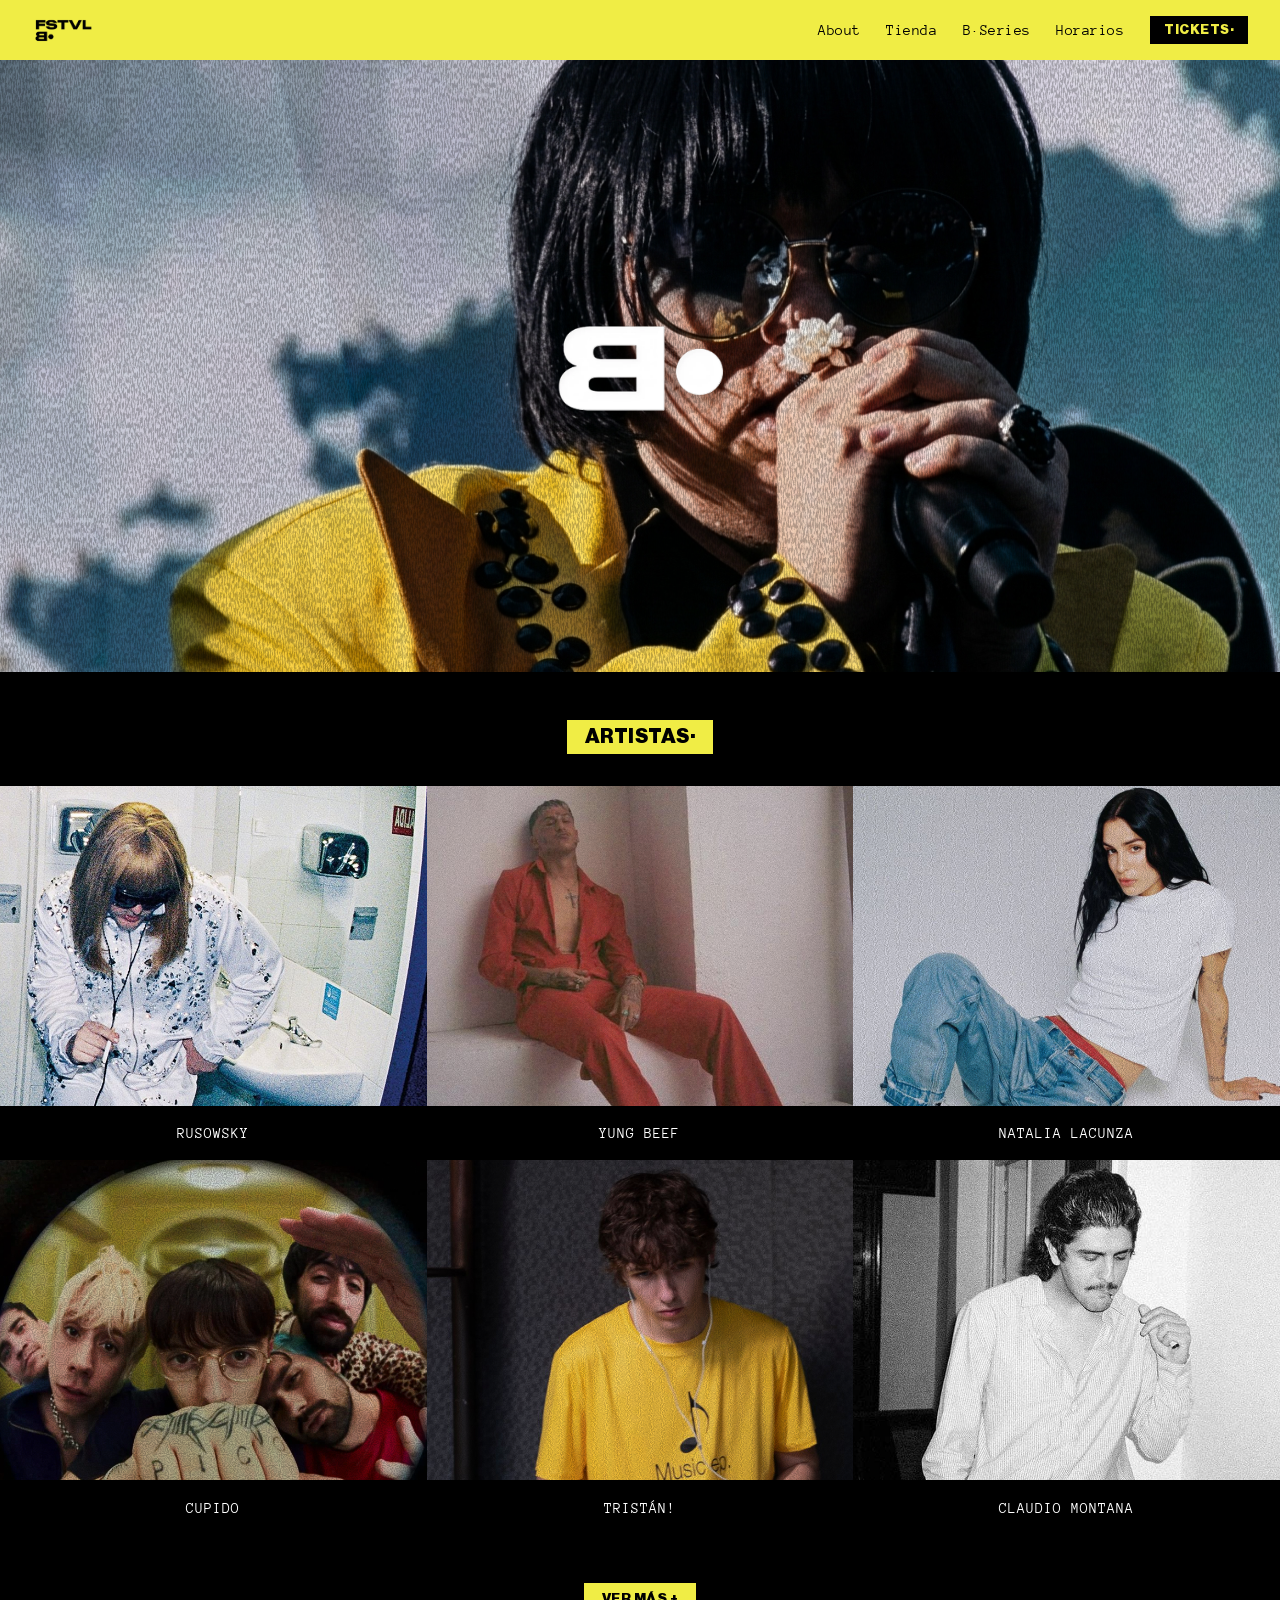
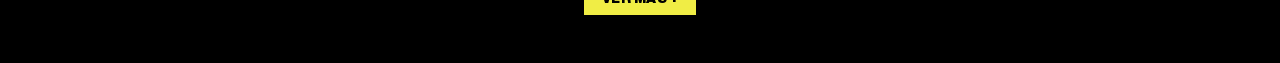
==== index.html @ f3e0667e "home" ====
<!DOCTYPE html>
<html lang="en">
<head>
    <meta charset="UTF-8">
    <meta name="viewport" content="width=device-width, initial-scale=1.0">
    <title>FESTIVAL B</title>
     <link rel="stylesheet" href="css/style.css">
</head>

<body>
    <!-- BARRA DE NAVEGACIÓN -->
    <nav class="barra">
        <div class="logo">
            <a href="#">
                <img src="multimedia/LOGO MENU.png" alt="FSTVL B.">
            </a>
        </div>

        <ul class="nav-links">
            <li><a href="#">About</a></li>
            <li><a href="#">Tienda</a></li>
            <li><a href="#">B·Series</a></li>
            <li><a href="#">Horarios</a></li>
            <li><a href="#" class="btn-tickets">TICKETS·</a></li>
        </ul>

        <div class="hamburger">
        <img src="multimedia/icons8-menú-30.png" alt="menu">
</div>
    </nav>


    <!-- HERO -->
    <header id="hero">
        <img class="hero-bg" src="multimedia/foto home.png" alt="Rusowsky">
        <div class="hero-center-logo">
            <img src="multimedia/LOGO.png" alt="Festival B">
        </div>
    </header>


    <!-- SECCIÓN ARTISTAS -->
    <section id="artistas">
        <div class="titulo-contenedor">
        <h2 class="titulo-artistas">ARTISTAS·</h2>
    </div>

    <div class="artistas-grid">
        <div class="columna">
            <img src="multimedia/RUSOW 1.png" alt="Rusowsky">
            <p class="Rusowsky">RUSOWSKY</p>
        </div>

        <div class="columna">
            <img src="multimedia/yung beef.png" alt="Yung Beef">
            <p class="nYung Beef">YUNG BEEF</p>
        </div>

        <div class="columna">
            <img src="multimedia/natalia.png" alt="Natalia Lacunza">
            <p class="Natalia Lacunza">NATALIA LACUNZA</p>
        </div>

        <div class="columna">
            <img src="multimedia/cupido.png" alt="Cupido">
            <p class="Cupido">CUPIDO</p>
        </div>

        <div class="columna">
            <img src="multimedia/tristan.png" alt="Tristan">
            <p class="Tristan">TRISTÁN!</p>
        </div>

        <div class="columna">
            <img src="multimedia/claudio.png" alt="Claudio Montana">
            <p class="Claudio Montana">CLAUDIO MONTANA</p>
        </div>
    </div>
    <div class="boton-contenedor">
        <a href="#" class="btn-ver-mas">VER MÁS +</a>
    </div>
    </section>
 

    <script src="js/script.js"></script>
</body>
</html>
---- css/style.css ----
@font-face {
    font-family: 'Neue Haas';
    src: url('../tipografias/NeueHaasDisplayRoman.ttf') format('truetype');
    font-weight: 400;
    font-style: normal;
}

@font-face {
    font-family: 'Neue Haas';
    src: url('../tipografias/NeueHaasDisplayBold.ttf') format('truetype');
    font-weight: 700;
    font-style: normal;
}

@font-face {
    font-family: 'Neue Haas';
    src: url('../tipografias/NeueHaasDisplayBlack.ttf') format('truetype');
    font-weight: 900;
    font-style: normal;
}

@font-face {
    font-family: 'Anonymous Pro';
    src: url('../tipografias/AnonymousPro-Regular.ttf') format('truetype');
    font-weight: 400;
    font-style: normal;
}

@font-face {
    font-family: 'Anonymous Pro';
    src: url('../tipografias/AnonymousPro-Bold.ttf') format('truetype');
    font-weight: 700;
    font-style: normal;
}


:root {
    --bg-yellow: #f0ed45;
    --color-black: #000000;
    --color-white: #ffffff;
    --font-festival: 'Neue Haas', 'Anonymous';
}

* {
    margin: 0;
    padding: 0;
    box-sizing: border-box;
}

body {
    background-color: var(--color-black);
    color: var(--color-black);
    font-family: var(--font-body);
}



/* BARRA NAVEGACION */
.barra {
    position: sticky;
    top: 0;
    z-index: 100;
    height: 60px;
    background-color: var(--bg-yellow);
    display: flex;
    justify-content: space-between;
    align-items: center;
    padding: 0 2rem;
}

.barra .logo img {
    height: 35px;
    display: block;
}

.nav-links {
    list-style: none;
    display: flex;
    align-items: center;
    gap: 1.6rem;
}

.nav-links li a {
    font-family: 'Anonymous Pro', monospace;
    font-weight: 400;
    font-size: 0.95rem;
    letter-spacing: 0.5px;
    color: var(--color-black);
    text-decoration: none;
    transition: color 0.2s ease;
}

.nav-links li a:hover {
    color: var(--color-white);
}


/* Botón TICKETS· */
.nav-links .btn-tickets {
    font-family: 'Neue Haas', sans-serif !important;
    font-weight: 900;
    font-size: 0.82rem;
    letter-spacing: 0.5px;
    background-color: var(--color-black);
    color: var(--bg-yellow);
    padding: 6px 14px;
    text-decoration: none;
    display: inline-block;
    transition: background-color 0.2s ease;
}

.nav-links .btn-tickets:hover {
    background-color: #222222;
    color: var(--bg-yellow);
}

.nav-links li a.btn-tickets:hover {
    color: #ffffff;
    background-color: #222222;
}

.hamburger {
    display: none;
    cursor: pointer;
}

.hamburger img {
    width: 26px;
    height: auto;
    display: block;
}


/* PORTADA RUSOWSKY */
#hero {
    position: relative;
    width: 100%;
    height: 68vh;
    min-height: 420px;
    overflow: hidden;
    background-color: #111;
}

.hero-bg {
    width: 100%;
    height: 100%;
    object-fit: cover;
    object-position: center;
    display: block;
}

.hero-center-logo {
    position: absolute;
    top: 50%;
    left: 50%;
    transform: translate(-50%, -50%);
    pointer-events: none;
    z-index: 10;
}

.hero-center-logo img {
    width: 220px;
    max-width: 30vw;
    display: block;
    filter: drop-shadow(0 4px 12px rgba(0, 0, 0, 0.5));
}



/* ARTISTAS */
#artistas {
    background-color: var(--color-black);
    width: 100%;
    padding-top: 1.5rem;
}

.titulo-contenedor {
    display: flex;
    justify-content: center;
    margin-top: 1.5rem;
    margin-bottom: 2rem;
}

.titulo-artistas {
    font-family: 'Neue Haas', sans-serif;
    font-weight: 900;
    font-size: 1.25rem;
    letter-spacing: 0.5px;
    background-color: var(--bg-yellow);
    color: var(--color-black);
    padding: 5px 18px;
    text-transform: uppercase;
    display: inline-block;
}


.artistas-grid {
    display: grid;
    grid-template-columns: repeat(3, 1fr);
    border-top: 1.5px black;
}

.artistas-grid .columna {
    border-right: 1.5px black;
    border-bottom: 1.5px black;
    display: flex;
    flex-direction: column;
}


.columna img {
    width: 100%;
    height: 320px;
    object-fit: cover; 
    display: block;
}

.columna p {
    color: var(--color-white);
    font-family: 'Anonymous Pro', monospace;
    font-weight: 400;
    font-size: 0.95rem;
    letter-spacing: 1px;
    text-align: center;
    padding: 1.2rem 0;
    background-color: var(--color-black);
}


.boton-contenedor {
    display: flex;
    justify-content: center;
    padding: 3rem 0;
}


.btn-ver-mas {
    font-family: 'Neue Haas', sans-serif;
    font-weight: 900;
    font-size: 0.85rem;
    letter-spacing: 0.5px;
    background-color: var(--bg-yellow);
    color: var(--color-black);
    padding: 8px 18px;
    text-decoration: none;
    display: inline-block;
    transition: color 0.2s ease;
}

.btn-ver-mas:hover {
   color: var(--color-white);
}






/* RESPONSIVE */
@media (max-width: 768px) {
    .hamburger {
        display: block;
    }

    .nav-links {
        display: none; 
        flex-direction: column;
        position: absolute;
        top: 60px;
        left: 0;
        width: 100%;
        background-color: var(--bg-yellow);
        padding: 1.5rem 0;
        gap: 1.2rem;
        text-align: center;
    }

    .nav-links.active {
        display: flex;
    }

    .hero-center-logo img {
        width: 160px;
    }

    .artistas-grid {
        grid-template-columns: 1fr;
        padding: 0 1.5rem;
        border-top: none;
    }

    .artistas-grid .columna {
        border-right: none;
        border-bottom: 1.5px black;
        margin-bottom: 1.5rem;
    }

    .columna img {
        height: 280px;
    }
}
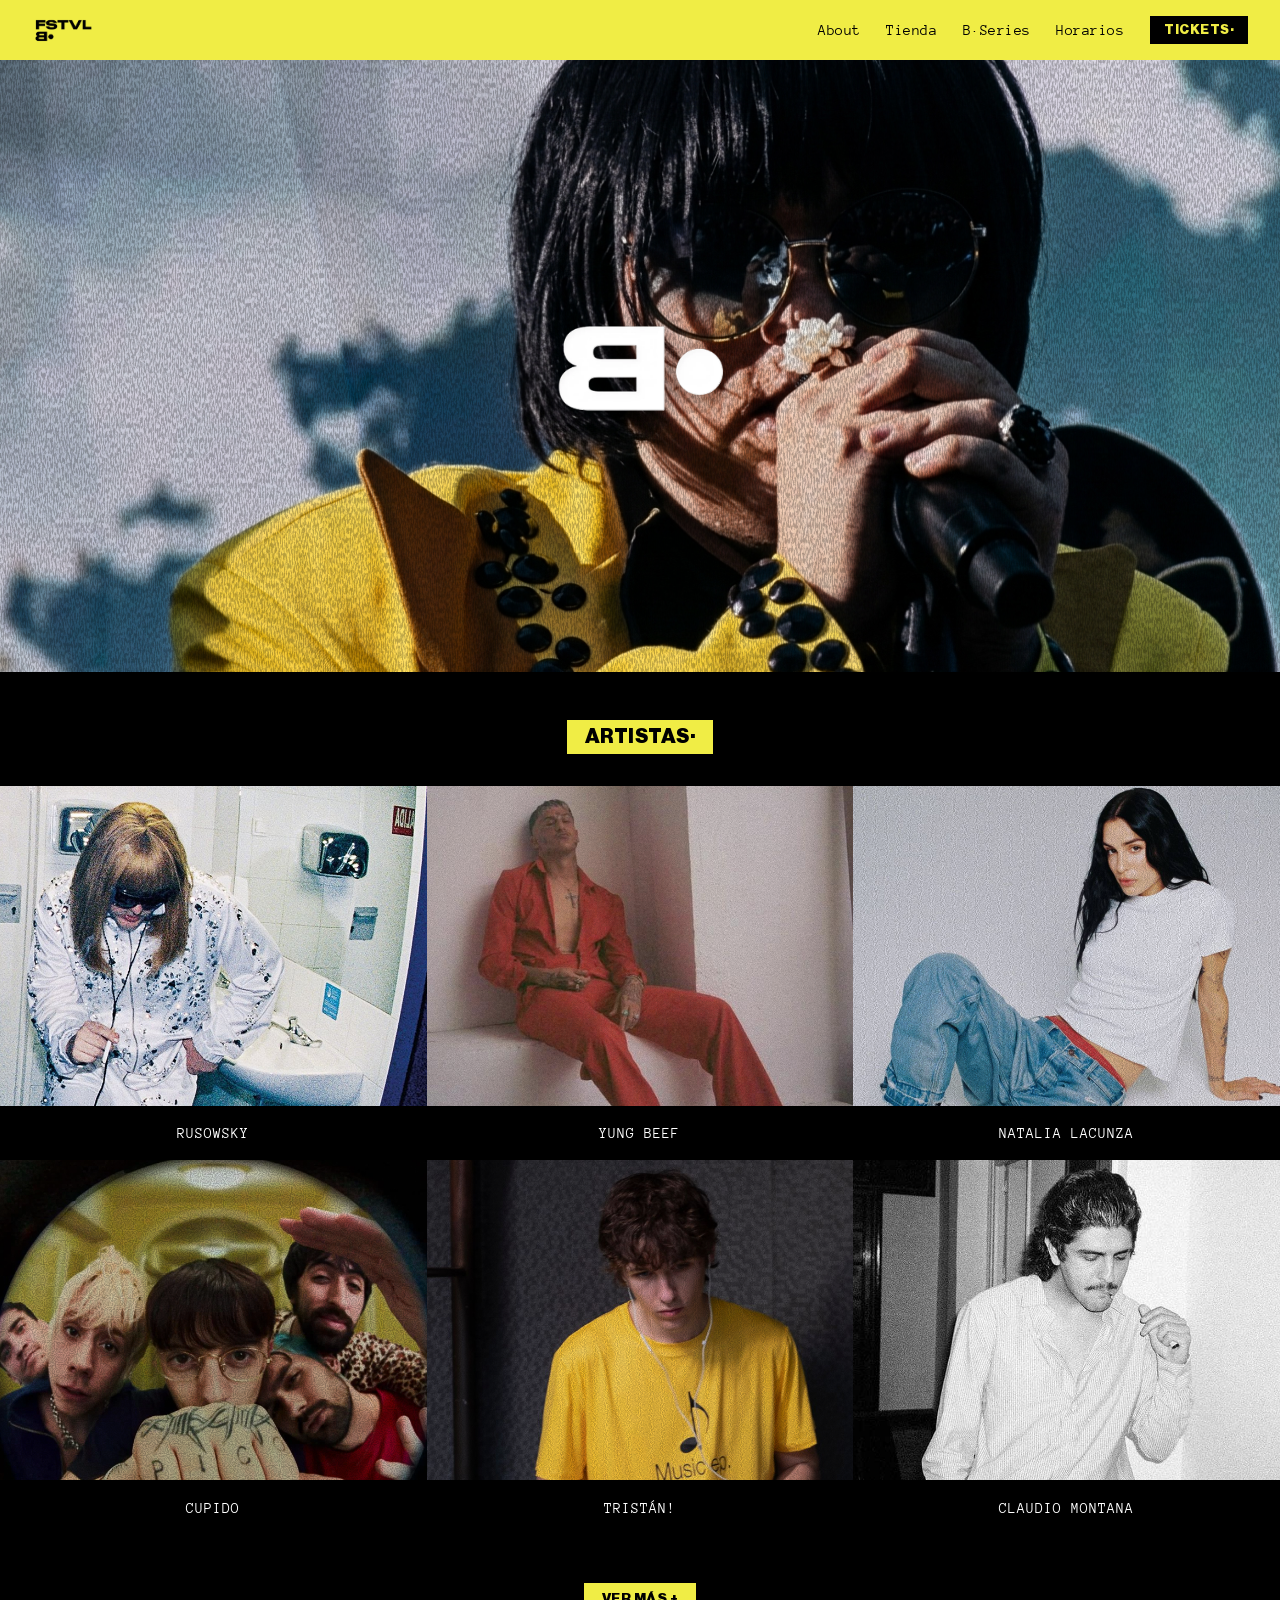
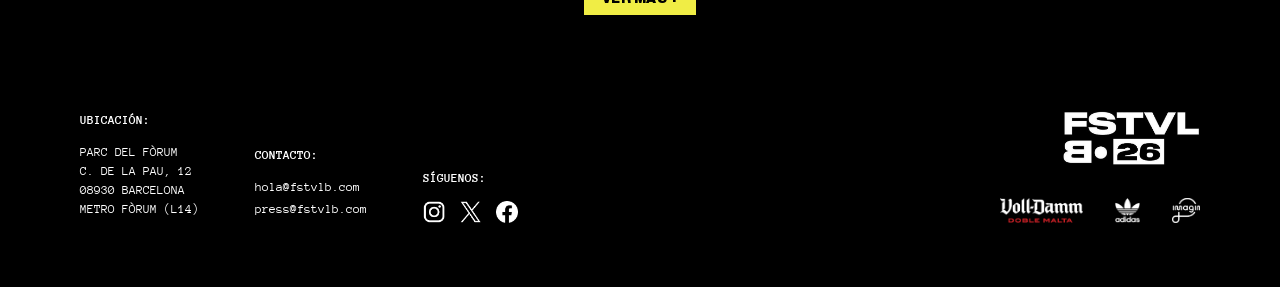
==== commit f30efb45: "footer" ====
--- a/index.html
+++ b/index.html
@@ -80,7 +80,54 @@
         <a href="#" class="btn-ver-mas">VER MÁS +</a>
     </div>
     </section>
- 
+    
+    <!-- FOOTER -->
+    <footer id="footer">
+        <div class="footer-contenedor">
+            
+            <div class="footer-info">
+                <div class="info">
+                    <p class="info-titulo">UBICACIÓN:</p>
+                    <p>PARC DEL FÒRUM
+                       C. DE LA PAU, 12
+                       08930 BARCELONA
+                       METRO FÒRUM (L14)</p>
+                </div>
+
+                <div class="info">
+                    <p class="info-titulo">CONTACTO:</p>
+                    <p>hola@fstvlb.com</p>
+                    <p>press@fstvlb.com</p>
+                </div>
+
+                <div class="info">
+                    <p class="info-titulo">SÍGUENOS:</p>
+                    <div class="redes-iconos">
+                        <a href="https://www.instagram.com/fstvl_b/?hl=es"><img src="multimedia/logo insta.png" alt="Instagram"></a>
+
+                        <a href="https://x.com/Fstvl_B"><img src="multimedia/logo twitter.png" alt="X"></a>
+
+                        <a href="https://www.facebook.com/fstvlb/?locale=es_ES"><img src="multimedia/logo facebook.png" alt="Facebook"></a>
+                    </div>
+                </div>
+
+            </div>
+
+            <div class="footer-marcas">
+                <div class="logo-festival-footer">
+                    <img src="multimedia/logo festival b 2026.png" alt="FSTVL B 26">
+                </div>
+                <div class="sponsors">
+                    <img src="multimedia/logo voll damm.png" alt="Voll-Damm">
+
+                    <img src="multimedia/logo adidas.png" alt="Adidas">
+
+                    <img src="multimedia/logo imagin.png" alt="Imagin">
+                </div>
+            </div>
+
+        </div>
+    </footer>
 
     <script src="js/script.js"></script>
 </body>
--- a/css/style.css
+++ b/css/style.css
@@ -252,6 +252,95 @@
 }
 
 
+/* FOOTER */
+#footer {
+   background-color: var(--color-black);
+    color: var(--color-white);
+    width: 100%;
+    padding: 3rem 5rem 4rem 5rem;
+}
+
+.footer-contenedor {
+    display: flex;
+    justify-content: space-between;
+    align-items: flex-end;
+    gap: 2rem;
+}
+
+.footer-info {
+    display: flex;
+    align-items: flex-end;
+    gap: 3.5rem;
+}
+
+.info {
+    font-family: 'Anonymous Pro', monospace;
+    font-size: 0.8rem;
+    line-height: 1.5;
+}
+
+
+.info p {
+    white-space: pre-line;
+    margin-bottom: 0.2rem;
+}
+
+.info .info-titulo {
+    font-weight: 700;
+    margin-bottom: 0.8rem;
+}
+
+.redes-iconos {
+    display: flex;
+    align-items: center;
+    gap: 0.9rem;
+    margin-top: 0.5rem;
+}
+
+.redes-iconos img {
+    width: 22px;
+    height: 22px;
+    display: block;
+    object-fit: contain;
+}
+
+.footer-marcas {
+    display: flex;
+    flex-direction: column;
+    align-items: flex-end;
+    gap: 2rem;
+}
+
+.logo-festival-footer img {
+    height: 55px;
+    width: auto;
+    display: block;
+}
+
+.sponsors {
+    display: flex;
+    align-items: center;
+    gap: 2rem;
+}
+
+.sponsors img {
+    height: 25px;
+    width: auto;
+    display: block;
+    object-fit: contain;
+}
+
+.redes-iconos a img {
+    width: 22px;
+    height: 22px;
+    display: block;
+    transition: opacity 0.2s ease;
+}
+
+.redes-iconos a:hover img {
+    opacity: 0.6;
+}
+
 
 
 
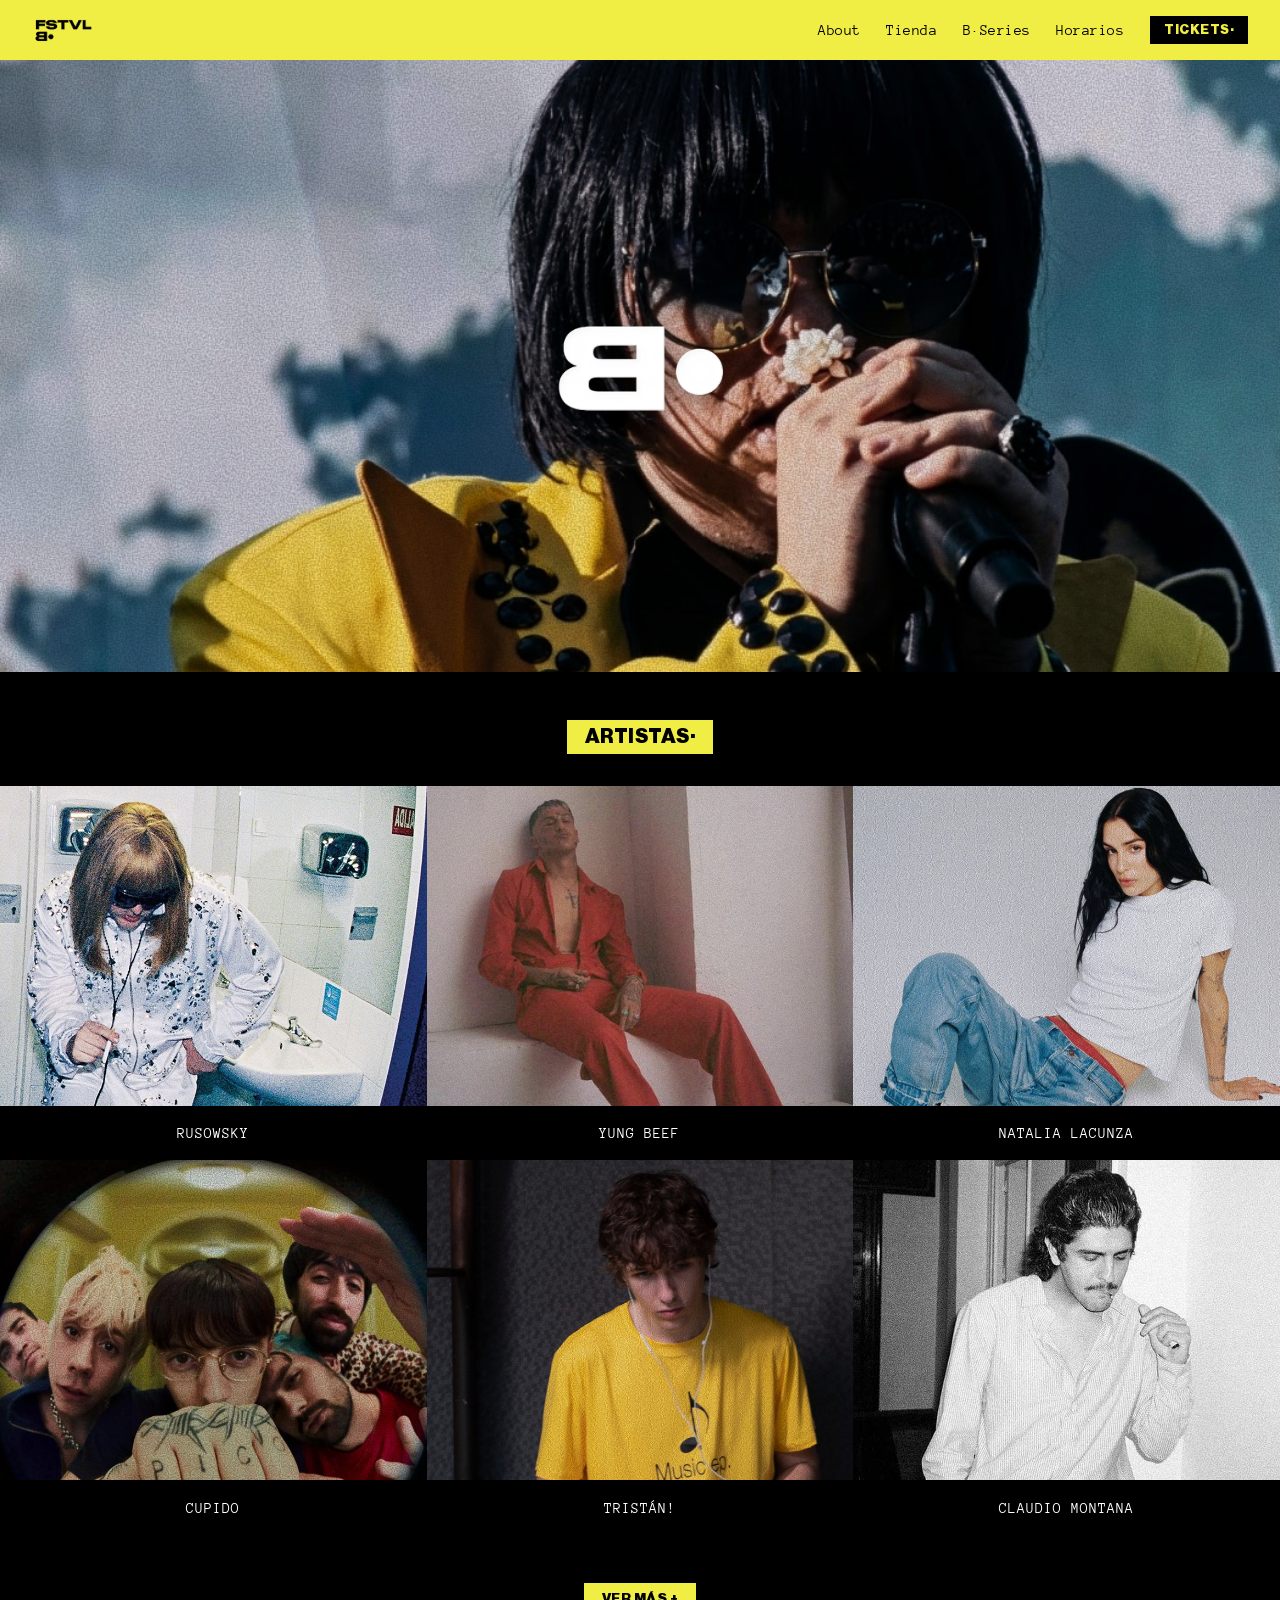
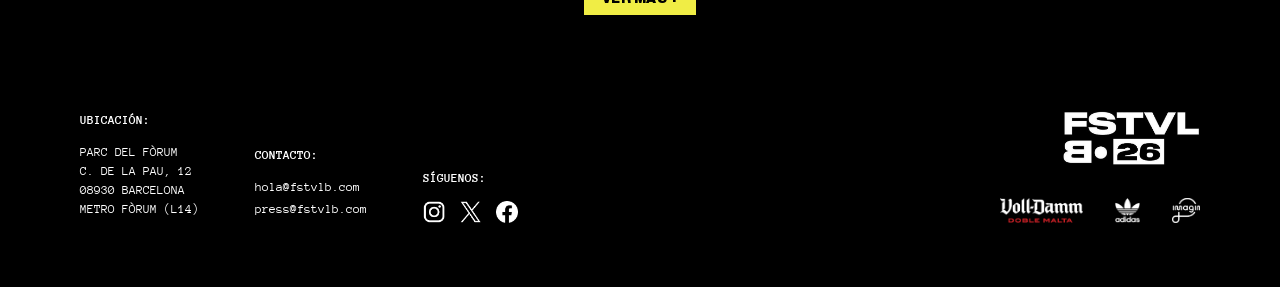
==== commit fdff6ed4: "about" ====
--- a/index.html
+++ b/index.html
@@ -3,7 +3,7 @@
 <head>
     <meta charset="UTF-8">
     <meta name="viewport" content="width=device-width, initial-scale=1.0">
-    <title>FESTIVAL B</title>
+    <title>HOME FESTIVAL B</title>
      <link rel="stylesheet" href="css/style.css">
 </head>
 
@@ -17,8 +17,8 @@
         </div>
 
         <ul class="nav-links">
-            <li><a href="#">About</a></li>
-            <li><a href="#">Tienda</a></li>
+            <li><a href="about.html">About</a></li>
+            <li><a href="tienda.html">Tienda</a></li>
             <li><a href="#">B·Series</a></li>
             <li><a href="#">Horarios</a></li>
             <li><a href="#" class="btn-tickets">TICKETS·</a></li>
@@ -26,13 +26,13 @@
 
         <div class="hamburger">
         <img src="multimedia/icons8-menú-30.png" alt="menu">
-</div>
+        </div>
     </nav>
 
 
     <!-- HERO -->
     <header id="hero">
-        <img class="hero-bg" src="multimedia/foto home.png" alt="Rusowsky">
+        <img class="hero-bg" src="multimedia/imagen rusow hero.png" alt="Rusowsky">
         <div class="hero-center-logo">
             <img src="multimedia/LOGO.png" alt="Festival B">
         </div>
@@ -129,6 +129,7 @@
         </div>
     </footer>
 
+    <!-- JS -->
     <script src="js/script.js"></script>
 </body>
 </html>
--- a/css/style.css
+++ b/css/style.css
@@ -54,6 +54,8 @@
 }
 
 
+
+/* INDEX.HTML */
 
 /* BARRA NAVEGACION */
 .barra {
@@ -252,6 +254,7 @@
 }
 
 
+
 /* FOOTER */
 #footer {
    background-color: var(--color-black);
@@ -344,9 +347,211 @@
 
 
 
+/* TIENDA.HTML */
+
+/* Vídeo */
+.video-contenedor {
+    width: 100%;
+    height: 70vh;
+    min-height: 450px;
+    background-color: var(--color-black);
+    overflow: hidden;
+}
+
+.video-contenedor video {
+    width: 100%;
+    height: 100%;
+    object-fit: cover;
+    display: block;
+}
+
+
+/* Producto */
+#producto-tienda {
+    background-color: var(--color-black);
+    color: var(--color-white);
+    padding: 5rem 2rem;
+    display: flex;
+    flex-direction: column;
+    align-items: center;
+}
+
+.fotos-producto {
+    display: flex;
+    justify-content: center;
+    gap: 4rem;
+    margin-bottom: 3.5rem;
+    width: 100%;
+    max-width: 850px;
+}
+
+.fotos-producto img {
+    width: 30%;
+    max-width: 240px;
+    height: auto;
+    object-fit: contain;
+    display: block;
+}
+
+.info-producto {
+    text-align: center;
+    max-width: 620px;
+    font-family: 'Anonymous Pro', monospace;
+}
+
+.titulo-producto {
+    font-size: 1.05rem;
+    font-weight: 700;
+    margin-bottom: 0.4rem;
+    letter-spacing: 0.5px;
+}
+
+.subtitulo-producto {
+    font-size: 0.95rem;
+    margin-bottom: 1.2rem;
+    color: #ccc;
+}
+
+.precio-producto {
+    font-size: 1.15rem;
+    font-weight: 700;
+    margin-bottom: 0.8rem;
+}
+
+.btn-anadir {
+    font-family: 'Neue Haas', sans-serif;
+    font-weight: 900;
+    font-size: 0.85rem;
+    letter-spacing: 0.5px;
+    background-color: var(--bg-yellow);
+    color: var(--color-black);
+    padding: 6px 16px;
+    text-decoration: none;
+    display: inline-block;
+    transition: color 0.2s ease;
+}
+
+.btn-anadir:hover {
+    color: var(--color-white);
+}
+
+.descripcion-producto {
+    margin-top: 1.2rem;
+    font-size: 0.82rem;
+    line-height: 1.6;
+    color: #e0e0e0;
+}
+
+.descripcion-producto p {
+    margin-bottom: 1.2rem;
+}
+
+.descripcion-producto .cuidados {
+    font-size: 0.72rem;
+    color: #999;
+    line-height: 1.5;
+    margin-top: 1.8rem;
+}
+
+/* Galería */
+#galeria-tienda {
+    width: 100%;
+    background-color: var(--color-black);
+}
+
+.galeria-grid {
+    display: grid;
+    grid-template-columns: repeat(4, 1fr);
+    width: 100%;
+}
+
+.galeria-grid img {
+    width: 100%;
+    height: 240px;
+    object-fit: cover;
+    display: block;
+}
+
+
+
+
+/* ABOUT */
+
+.seccion-about {
+    background-color: var(--color-black);
+    color: var(--color-white);
+    padding: 5rem;
+    font-family: 'Anonymous Pro', monospace;
+}
+
+.texto-about {
+    max-width: 530px;
+    font-size: 0.85rem;
+    line-height: 1.45;
+    letter-spacing: 0.5px;
+    margin-bottom: 4rem;
+}
+
+.formulario-newsletter {
+    max-width: 250px;
+    display: flex;
+    flex-direction: column;
+}
+
+.newsletter-titulo {
+    font-style: italic;
+    font-weight: 700;
+    font-size: 0.85rem;
+    margin-bottom: 2rem;
+}
+
+.campo-form, .form {
+    display: flex;
+    flex-direction: column;
+    margin-bottom: 1.6rem;
+}
+
+.formulario-newsletter label {
+    font-size: 0.8rem;
+    margin-bottom: 0.4rem;
+}
+
+.formulario-newsletter input {
+    background: transparent;
+    border: none;
+    border-bottom: 1.5px solid var(--color-white);
+    color: var(--color-white);
+    font-family: 'Anonymous Pro', monospace;
+    outline: none;
+    padding: 2px 0;
+}
+
+.btn-enviar {
+    align-self: flex-start;
+    margin-top: 1rem;
+    font-family: 'Neue Haas', sans-serif;
+    font-weight: 900;
+    font-size: 0.85rem;
+    background-color: var(--bg-yellow);
+    color: var(--color-black);
+    padding: 6px 14px;
+    border: none;
+    cursor: pointer;
+}
+
+.btn-enviar:hover {
+    color: var(--color-white);
+}
+
+
+
+
+
 
 /* RESPONSIVE */
+
 @media (max-width: 768px) {
+
     .hamburger {
         display: block;
     }
@@ -380,11 +585,103 @@
 
     .artistas-grid .columna {
         border-right: none;
-        border-bottom: 1.5px black;
+        border-bottom: 1.5px solid black;
         margin-bottom: 1.5rem;
     }
 
     .columna img {
         height: 280px;
     }
+
+    .video-contenedor {
+        height: 40vh;
+        min-height: 250px;
+    }
+
+    .fotos-producto {
+        flex-direction: column;
+        align-items: center;
+        gap: 2rem;
+    }
+
+    .fotos-producto img {
+        width: 80%;
+        max-width: 300px;
+    }
+
+    .galeria-grid {
+        grid-template-columns: repeat(2, 1fr);
+    }
+
+    .galeria-grid img {
+        height: 180px;
+    }
+
+    .galeria-grid .foto-ancha {
+        grid-column: span 2;
+        height: 220px;
+    }
+
+    #footer {
+        padding: 3.5rem 1.2rem 2rem 1.2rem;
+    }
+
+    .footer-contenedor {
+        flex-direction: column-reverse;
+        gap: 0.8rem;
+        width: 100%;
+    }
+
+    .footer-marcas {
+        width: 100%;
+        align-items: flex-end;
+        gap: 0.6rem;
+    }
+
+    .logo-festival-footer img {
+        height: 38px;
+    }
+
+    .sponsors {
+        display: flex;
+        align-items: center;
+        gap: 1rem;
+    }
+
+    .sponsors img {
+        height: 16px;
+    }
+
+    .footer-info {
+        display: flex;
+        flex-direction: row;
+        justify-content: space-between;
+        align-items: flex-end;
+        width: 100%;
+        gap: 0.5rem;
+    }
+
+    .info {
+        font-size: 0.55rem;
+        line-height: 1.4;
+    }
+
+    .info .info-titulo {
+        margin-bottom: 0.4rem;
+    }
+
+    .redes-iconos {
+        display: flex;
+        gap: 0.4rem;
+        margin-top: 0.3rem;
+    }
+
+    .redes-iconos img {
+        width: 15px;
+        height: 15px;
+    }
+
+    .seccion-about {
+        padding: 3rem 1.4rem;
+    }
 }
